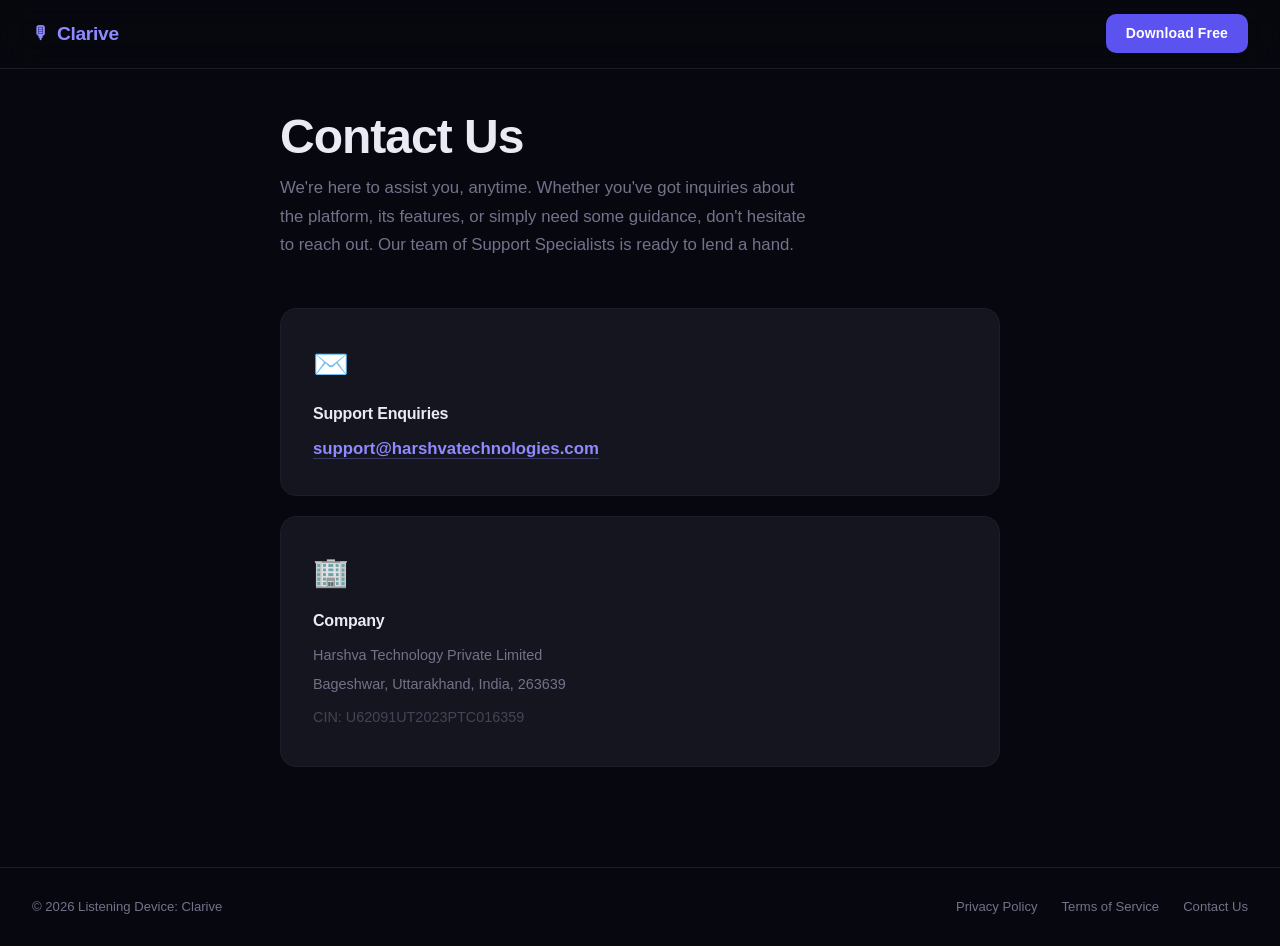
==== contact-us.html @ 67f48437 "Add Privacy Policy, Terms of Service, and Contact Us pages Full content from Harshva Technologies, s" ====
<!DOCTYPE html>
<html lang="en">
<head>
  <meta charset="UTF-8" />
  <meta name="viewport" content="width=device-width, initial-scale=1.0" />
  <title>Contact Us — Listening Device: Clarive</title>
  <link rel="stylesheet" href="style.css" />
  <link rel="stylesheet" href="legal.css" />
</head>
<body>

  <nav>
    <a class="logo" href="index.html">
      <span class="logo-icon">🎙</span>
      Clarive
    </a>
    <a class="nav-cta" href="https://apps.apple.com/us/app/listening-device-clarive/id6748903280" target="_blank" rel="noopener">
      Download Free
    </a>
  </nav>

  <main class="legal-page">
    <div class="legal-inner contact-inner">

      <h1>Contact Us</h1>
      <p class="contact-sub">We're here to assist you, anytime. Whether you've got inquiries about the platform, its features, or simply need some guidance, don't hesitate to reach out. Our team of Support Specialists is ready to lend a hand.</p>

      <div class="contact-card">
        <div class="contact-icon">✉️</div>
        <h2>Support Enquiries</h2>
        <a class="contact-email" href="mailto:support@harshvatechnologies.com">
          support@harshvatechnologies.com
        </a>
      </div>

      <div class="contact-card">
        <div class="contact-icon">🏢</div>
        <h2>Company</h2>
        <p>Harshva Technology Private Limited</p>
        <p>Bageshwar, Uttarakhand, India, 263639</p>
        <p class="cin">CIN: U62091UT2023PTC016359</p>
      </div>

    </div>
  </main>

  <footer>
    <span>© 2026 Listening Device: Clarive</span>
    <div class="footer-links">
      <a href="privacy-policy.html">Privacy Policy</a>
      <a href="terms-of-service.html">Terms of Service</a>
      <a href="contact-us.html">Contact Us</a>
    </div>
  </footer>

</body>
</html>
---- style.css ----
/* ── RESET & TOKENS ── */
*, *::before, *::after { box-sizing: border-box; margin: 0; padding: 0; }

:root {
  --bg:           #07080f;
  --surface:      #0f1018;
  --surface2:     #14151f;
  --border:       #1c1d2b;
  --accent:       #5b52f0;
  --accent-glow:  rgba(91,82,240,0.35);
  --accent-light: #8f8aff;
  --text:         #eaeaf5;
  --muted:        #72728a;
  --radius:       16px;
}

html  { scroll-behavior: smooth; }
body  {
  font-family: -apple-system, BlinkMacSystemFont, "SF Pro Display", "Segoe UI", Roboto, sans-serif;
  background: var(--bg);
  color: var(--text);
  line-height: 1.65;
  -webkit-font-smoothing: antialiased;
}

/* ── NAV ── */
nav {
  position: fixed; top: 0; left: 0; right: 0; z-index: 100;
  display: flex; align-items: center; justify-content: space-between;
  padding: 0.9rem 2rem;
  background: rgba(7,8,15,0.88);
  backdrop-filter: blur(16px);
  -webkit-backdrop-filter: blur(16px);
  border-bottom: 1px solid var(--border);
}

.logo {
  display: flex; align-items: center; gap: 0.45rem;
  font-size: 1.2rem; font-weight: 700;
  color: var(--accent-light); letter-spacing: -0.3px;
}
.logo-icon { font-size: 1.1rem; }

.nav-cta {
  background: var(--accent);
  color: #fff;
  text-decoration: none;
  padding: 0.5rem 1.25rem;
  border-radius: 10px;
  font-size: 0.875rem; font-weight: 600;
  letter-spacing: 0.01em;
  transition: opacity 0.18s, transform 0.18s;
}
.nav-cta:hover { opacity: 0.88; transform: translateY(-1px); }

/* ── HERO ── */
.hero {
  min-height: 100vh;
  display: flex; flex-direction: column;
  align-items: center; justify-content: center;
  text-align: center;
  padding: 9rem 1.5rem 5rem;
  background:
    radial-gradient(ellipse 90% 55% at 50% -5%, rgba(91,82,240,0.18), transparent 70%);
}

.eyebrow {
  font-size: 0.78rem; font-weight: 700;
  letter-spacing: 0.1em; text-transform: uppercase;
  color: var(--accent-light);
  margin-bottom: 1.5rem;
}

h1 {
  font-size: clamp(2.8rem, 8vw, 5rem);
  font-weight: 800;
  letter-spacing: -2.5px;
  line-height: 1.05;
  max-width: 720px;
  margin-bottom: 1.5rem;
}
h1 span { color: var(--accent-light); }

.subtitle {
  color: var(--muted);
  font-size: clamp(1rem, 2.2vw, 1.18rem);
  max-width: 480px;
  line-height: 1.7;
  margin-bottom: 2.8rem;
}

/* ── APP STORE BUTTON ── */
.btn-appstore {
  display: inline-flex; align-items: center; gap: 0.75rem;
  background: #fff;
  color: #000;
  text-decoration: none;
  padding: 0.85rem 1.8rem;
  border-radius: 14px;
  font-size: 0.9rem;
  transition: transform 0.18s, box-shadow 0.18s;
  box-shadow: 0 0 0 1px rgba(0,0,0,0.08), 0 4px 20px rgba(0,0,0,0.3);
}
.btn-appstore:hover {
  transform: translateY(-2px);
  box-shadow: 0 0 0 1px rgba(0,0,0,0.08), 0 8px 32px rgba(0,0,0,0.4);
}
.apple-icon { width: 22px; height: 22px; flex-shrink: 0; }
.btn-appstore span { display: flex; flex-direction: column; text-align: left; line-height: 1.2; }
.store-sub  { font-size: 0.68rem; font-weight: 500; opacity: 0.65; }
.store-main { font-size: 1.05rem; font-weight: 700; letter-spacing: -0.3px; }

.hero-note {
  margin-top: 1.1rem;
  font-size: 0.78rem;
  color: var(--muted);
  letter-spacing: 0.02em;
}

/* ── HOW IT WORKS ── */
.how {
  padding: 4rem 1.5rem;
  border-top: 1px solid var(--border);
  border-bottom: 1px solid var(--border);
  background: var(--surface);
}
.how-inner {
  display: flex; align-items: flex-start; justify-content: center;
  flex-wrap: wrap; gap: 1rem;
  max-width: 900px; margin: 0 auto;
  text-align: center;
}
.step { flex: 1; min-width: 180px; max-width: 240px; }
.step-num {
  width: 40px; height: 40px;
  border-radius: 50%;
  background: var(--accent);
  color: #fff;
  font-size: 1rem; font-weight: 700;
  display: inline-flex; align-items: center; justify-content: center;
  margin-bottom: 0.9rem;
  box-shadow: 0 0 16px var(--accent-glow);
}
.step h3 { font-size: 1rem; font-weight: 700; margin-bottom: 0.4rem; }
.step p   { font-size: 0.85rem; color: var(--muted); line-height: 1.6; }
.step-divider {
  font-size: 1.4rem; color: var(--border);
  align-self: center; padding-top: 0.5rem;
  flex-shrink: 0;
}

/* ── FEATURES ── */
.features {
  padding: 6rem 1.5rem;
  max-width: 1100px;
  margin: 0 auto;
}

.section-label {
  text-align: center;
  font-size: 0.72rem; font-weight: 700;
  letter-spacing: 0.12em; text-transform: uppercase;
  color: var(--accent-light);
  margin-bottom: 0.6rem;
}

.section-title {
  text-align: center;
  font-size: clamp(1.8rem, 4vw, 2.5rem);
  font-weight: 700;
  letter-spacing: -0.8px;
  margin-bottom: 3rem;
}

.cards {
  display: grid;
  grid-template-columns: repeat(3, 1fr);
  gap: 1rem;
}

/* First two cards span wider */
.card--large { grid-column: span 1; }

.card {
  background: var(--surface2);
  border: 1px solid var(--border);
  border-radius: var(--radius);
  padding: 1.75rem;
  transition: border-color 0.2s, transform 0.2s, box-shadow 0.2s;
}
.card:hover {
  border-color: var(--accent);
  transform: translateY(-3px);
  box-shadow: 0 8px 32px rgba(91,82,240,0.12);
}
.card-icon { font-size: 1.9rem; margin-bottom: 0.9rem; }
.card h3   { font-size: 1rem; font-weight: 700; margin-bottom: 0.45rem; }
.card p    { color: var(--muted); font-size: 0.875rem; line-height: 1.65; }

/* ── CTA BAND ── */
.cta-band {
  padding: 6rem 1.5rem;
  text-align: center;
  border-top: 1px solid var(--border);
  background:
    radial-gradient(ellipse 70% 80% at 50% 110%, rgba(91,82,240,0.14), transparent 65%);
}
.cta-band h2 {
  font-size: clamp(2rem, 4.5vw, 2.8rem);
  font-weight: 700;
  letter-spacing: -1px;
  margin-bottom: 0.6rem;
}
.cta-band p {
  color: var(--muted);
  margin-bottom: 2.2rem;
  font-size: 1rem;
}
.cta-band .btn-appstore { background: var(--accent); color: #fff; box-shadow: 0 0 40px var(--accent-glow); }
.cta-band .btn-appstore:hover { box-shadow: 0 0 60px var(--accent-glow); }
.cta-band .store-sub  { opacity: 0.75; }

/* ── FOOTER ── */
footer {
  border-top: 1px solid var(--border);
  padding: 1.75rem 2rem;
  display: flex; align-items: center; justify-content: space-between;
  flex-wrap: wrap; gap: 1rem;
  color: var(--muted); font-size: 0.82rem;
}
.footer-links { display: flex; gap: 1.5rem; }
.footer-links a { color: var(--muted); text-decoration: none; transition: color 0.15s; }
.footer-links a:hover { color: var(--text); }

/* ── RESPONSIVE ── */
@media (max-width: 768px) {
  .cards {
    grid-template-columns: 1fr;
  }
  .card--large { grid-column: span 1; }
  .step-divider { display: none; }
  .how-inner { flex-direction: column; align-items: center; gap: 2rem; }
}

@media (max-width: 520px) {
  nav { padding: 0.9rem 1.25rem; }
  .nav-cta { display: none; }
  footer { flex-direction: column; align-items: flex-start; }
}
---- legal.css ----
/* ── LEGAL PAGES SHARED STYLES ── */

/* Make logo a link */
nav .logo { text-decoration: none; }

.legal-page {
  padding: 7rem 1.5rem 5rem;
}

.legal-inner {
  max-width: 720px;
  margin: 0 auto;
}

.legal-inner h1 {
  font-size: clamp(2rem, 5vw, 3rem);
  font-weight: 800;
  letter-spacing: -1px;
  margin-bottom: 1.5rem;
  color: var(--text);
}

.legal-inner h2 {
  font-size: 1.15rem;
  font-weight: 700;
  color: var(--text);
  margin-top: 2.5rem;
  margin-bottom: 0.6rem;
  letter-spacing: -0.2px;
}

.legal-inner h3 {
  font-size: 1rem;
  font-weight: 600;
  color: var(--accent-light);
  margin-top: 1.5rem;
  margin-bottom: 0.4rem;
}

.legal-inner p {
  color: var(--muted);
  font-size: 0.95rem;
  line-height: 1.75;
  margin-bottom: 0.9rem;
}

.legal-inner ul {
  list-style: none;
  margin: 0.5rem 0 1rem 0;
  padding: 0;
}

.legal-inner ul li {
  color: var(--muted);
  font-size: 0.95rem;
  line-height: 1.7;
  padding: 0.25rem 0 0.25rem 1.4rem;
  position: relative;
}

.legal-inner ul li::before {
  content: "—";
  position: absolute;
  left: 0;
  color: var(--accent);
  font-size: 0.8rem;
}

.legal-inner a {
  color: var(--accent-light);
  text-decoration: none;
  border-bottom: 1px solid rgba(143,138,255,0.3);
  transition: border-color 0.15s;
}
.legal-inner a:hover { border-color: var(--accent-light); }

.effective-date {
  font-size: 0.82rem !important;
  color: var(--muted) !important;
  margin-bottom: 2rem !important;
  opacity: 0.7;
}

/* ── CONTACT PAGE ── */
.contact-inner h1 { margin-bottom: 0.75rem; }

.contact-sub {
  font-size: 1.05rem !important;
  color: var(--muted) !important;
  max-width: 540px;
  margin-bottom: 3rem !important;
  line-height: 1.7 !important;
}

.contact-card {
  background: var(--surface2);
  border: 1px solid var(--border);
  border-radius: 16px;
  padding: 2rem;
  margin-bottom: 1.25rem;
  transition: border-color 0.2s;
}
.contact-card:hover { border-color: var(--accent); }

.contact-icon { font-size: 1.8rem; margin-bottom: 0.75rem; }

.contact-card h2 {
  font-size: 1rem !important;
  margin-top: 0 !important;
  margin-bottom: 0.5rem !important;
  color: var(--text) !important;
}

.contact-card p {
  margin-bottom: 0.25rem !important;
  font-size: 0.9rem !important;
}

.contact-email {
  font-size: 1.05rem !important;
  font-weight: 600;
  color: var(--accent-light) !important;
  border-bottom: 1px solid rgba(143,138,255,0.3);
}

.cin {
  margin-top: 0.5rem !important;
  font-size: 0.78rem !important;
  opacity: 0.5;
}
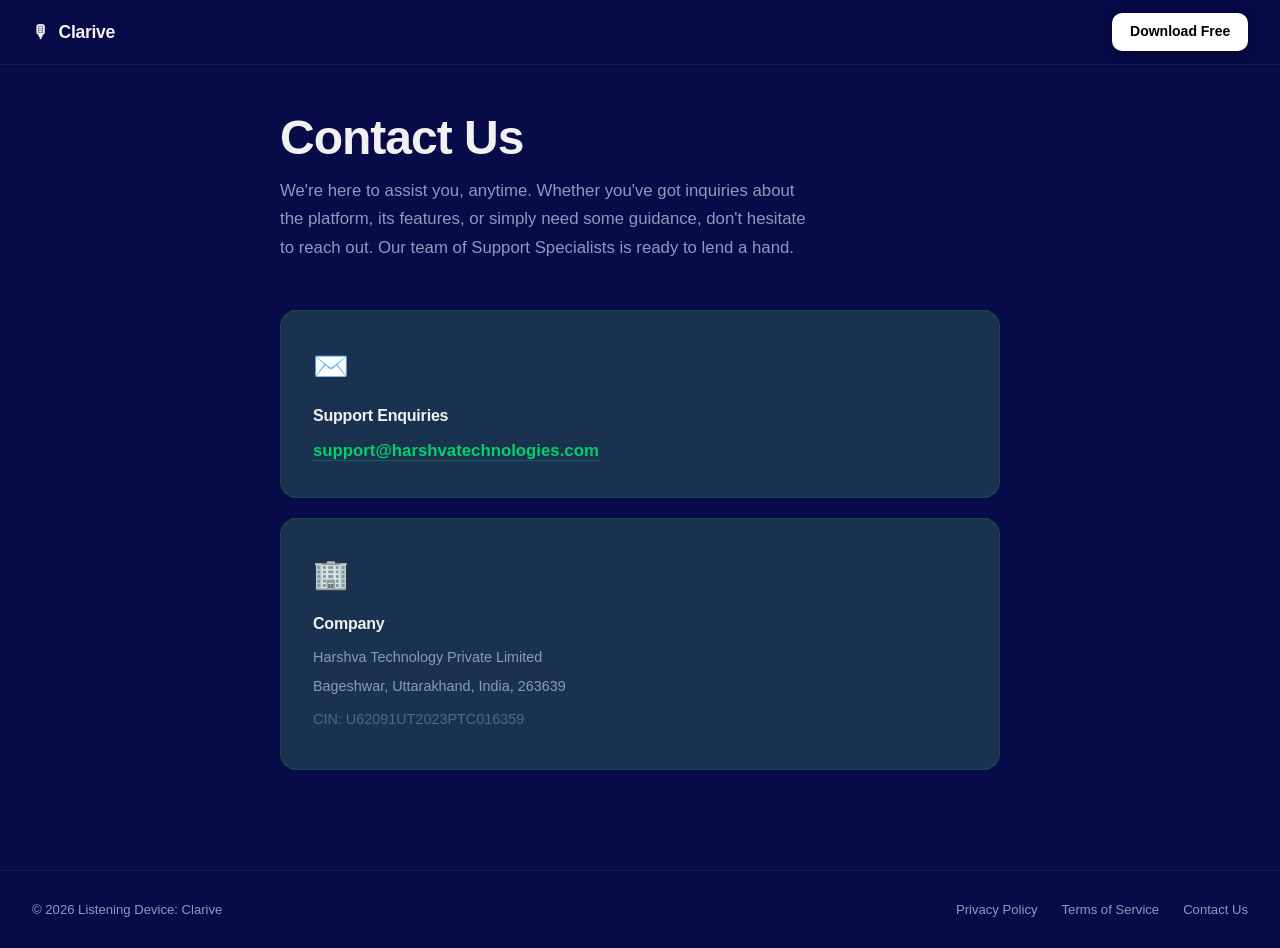
==== commit 2e1bf948: "feat(URL): Update canonical links and footer navigation for SEO optimization" ====
--- a/contact-us.html
+++ b/contact-us.html
@@ -4,13 +4,29 @@
   <meta charset="UTF-8" />
   <meta name="viewport" content="width=device-width, initial-scale=1.0" />
   <title>Contact Us — Listening Device: Clarive</title>
+  <meta name="description" content="Get in touch with the Clarive support team. We're here to help with questions about Listening Device: Clarive, its features, and your account." />
+  <link rel="canonical" href="https://listeningdevice.app/contact-us" />
+  <meta property="og:title" content="Contact Us — Listening Device: Clarive" />
+  <meta property="og:description" content="Get in touch with the Clarive support team. We're here to help." />
+  <meta property="og:type" content="website" />
+  <meta property="og:url" content="https://listeningdevice.app/contact-us" />
   <link rel="stylesheet" href="style.css" />
   <link rel="stylesheet" href="legal.css" />
+  <script defer src="/_vercel/insights/script.js"></script>
+
+  <!-- Google tag (gtag.js) -->
+  <script async src="https://www.googletagmanager.com/gtag/js?id=G-WD4RQW7ZZF"></script>
+  <script>
+    window.dataLayer = window.dataLayer || [];
+    function gtag(){dataLayer.push(arguments);}
+    gtag('js', new Date());
+    gtag('config', 'G-WD4RQW7ZZF');
+  </script>
 </head>
 <body>
 
   <nav>
-    <a class="logo" href="index.html">
+    <a class="logo" href="/">
       <span class="logo-icon">🎙</span>
       Clarive
     </a>
@@ -47,9 +63,9 @@
   <footer>
     <span>© 2026 Listening Device: Clarive</span>
     <div class="footer-links">
-      <a href="privacy-policy.html">Privacy Policy</a>
-      <a href="terms-of-service.html">Terms of Service</a>
-      <a href="contact-us.html">Contact Us</a>
+      <a href="/privacy-policy">Privacy Policy</a>
+      <a href="/terms-of-service">Terms of Service</a>
+      <a href="/contact-us">Contact Us</a>
     </div>
   </footer>
 
--- a/style.css
+++ b/style.css
@@ -2,16 +2,21 @@
 *, *::before, *::after { box-sizing: border-box; margin: 0; padding: 0; }
 
 :root {
-  --bg:           #07080f;
-  --surface:      #0f1018;
-  --surface2:     #14151f;
-  --border:       #1c1d2b;
-  --accent:       #5b52f0;
-  --accent-glow:  rgba(91,82,240,0.35);
-  --accent-light: #8f8aff;
-  --text:         #eaeaf5;
-  --muted:        #72728a;
-  --radius:       16px;
+  --bg:            #070B47;
+  --surface:       #0D1256;
+  --surface2:      #1A314F;
+  --surface-glass: rgba(26, 49, 79, 0.55);
+  --border:        rgba(0, 210, 106, 0.12);
+  --border-hover:  rgba(0, 210, 106, 0.40);
+  --accent:        #00D26A;
+  --accent-glow:   rgba(0, 210, 106, 0.30);
+  --accent-dim:    rgba(0, 210, 106, 0.10);
+  --text:          #F1F1F1;
+  --muted:         #8A9BBF;
+  --radius:        16px;
+  --radius-lg:     24px;
+  --tf:            0.18s cubic-bezier(0.25, 0.46, 0.45, 0.94);
+  --tm:            0.35s cubic-bezier(0.25, 0.46, 0.45, 0.94);
 }
 
 html  { scroll-behavior: smooth; }
@@ -27,66 +32,478 @@
 nav {
   position: fixed; top: 0; left: 0; right: 0; z-index: 100;
   display: flex; align-items: center; justify-content: space-between;
-  padding: 0.9rem 2rem;
-  background: rgba(7,8,15,0.88);
-  backdrop-filter: blur(16px);
-  -webkit-backdrop-filter: blur(16px);
+  padding: 0.8rem 2rem;
+  background: rgba(7, 11, 71, 0.80);
+  backdrop-filter: blur(20px);
+  -webkit-backdrop-filter: blur(20px);
   border-bottom: 1px solid var(--border);
+  transition: background var(--tm), box-shadow var(--tm);
+}
+nav.scrolled {
+  background: rgba(7, 11, 71, 0.97);
+  box-shadow: 0 1px 40px rgba(0, 0, 0, 0.55);
 }
 
 .logo {
-  display: flex; align-items: center; gap: 0.45rem;
-  font-size: 1.2rem; font-weight: 700;
-  color: var(--accent-light); letter-spacing: -0.3px;
-}
-.logo-icon { font-size: 1.1rem; }
+  display: flex; align-items: center; gap: 0.55rem;
+  text-decoration: none;
+  font-size: 1.1rem; font-weight: 700;
+  color: var(--text); letter-spacing: -0.3px;
+}
+.logo-img {
+  width: 32px; height: 32px;
+  border-radius: 8px;
+  object-fit: cover;
+}
 
 .nav-cta {
-  background: var(--accent);
-  color: #fff;
+  display: inline-flex; align-items: center; gap: 0.45rem;
+  background: #fff;
+  color: #000;
   text-decoration: none;
-  padding: 0.5rem 1.25rem;
+  padding: 0.48rem 1.1rem;
   border-radius: 10px;
-  font-size: 0.875rem; font-weight: 600;
-  letter-spacing: 0.01em;
-  transition: opacity 0.18s, transform 0.18s;
-}
-.nav-cta:hover { opacity: 0.88; transform: translateY(-1px); }
+  font-size: 0.875rem; font-weight: 700;
+  transition: opacity var(--tf), transform var(--tf), box-shadow var(--tf);
+  box-shadow: 0 2px 12px rgba(0,0,0,0.25);
+}
+.nav-cta:hover { opacity: 0.92; transform: translateY(-1px); box-shadow: 0 4px 20px rgba(0,0,0,0.35); }
+.nav-cta-apple { width: 17px; height: 17px; flex-shrink: 0; }
 
 /* ── HERO ── */
 .hero {
   min-height: 100vh;
-  display: flex; flex-direction: column;
-  align-items: center; justify-content: center;
+  display: flex;
+  align-items: center;
+  justify-content: center;
+  padding: 7rem 1.5rem 0;
   text-align: center;
-  padding: 9rem 1.5rem 5rem;
+  position: relative;
+  overflow: hidden;
   background:
-    radial-gradient(ellipse 90% 55% at 50% -5%, rgba(91,82,240,0.18), transparent 70%);
+    radial-gradient(ellipse 80% 50% at 50% 0%, rgba(0, 210, 106, 0.09), transparent 55%),
+    radial-gradient(ellipse 60% 60% at 80% 80%, rgba(13, 18, 86, 0.5), transparent 60%);
+}
+
+.hero-inner {
+  max-width: 640px;
+  margin: 0 auto;
+  display: flex;
+  flex-direction: column;
+  align-items: center;
+  width: 100%;
+}
+
+/* ── Hero entrance animations ── */
+@keyframes fadeUp {
+  from { opacity: 0; transform: translateY(28px); }
+  to   { opacity: 1; transform: translateY(0); }
+}
+.hero-a1 { animation: fadeUp 0.6s ease both 0.05s; }
+.hero-a2 { animation: fadeUp 0.6s ease both 0.18s; }
+.hero-a3 { animation: fadeUp 0.6s ease both 0.30s; }
+.hero-a4 { animation: fadeUp 0.6s ease both 0.42s; }
+.hero-a5 { animation: fadeUp 0.8s ease both 0.55s; }
+
+/* ── Floating phone ── */
+@keyframes floatPhone {
+  0%, 100% { transform: translateY(0px); }
+  50%       { transform: translateY(-14px); }
+}
+.hero-phone {
+  margin-top: 4rem;
+  width: 100%;
+  display: flex;
+  justify-content: center;
+  position: relative;
+}
+.hero-phone::after {
+  content: '';
+  position: absolute;
+  bottom: 0; left: 0; right: 0;
+  height: 120px;
+  background: linear-gradient(to bottom, transparent, var(--bg));
+  pointer-events: none;
+  z-index: 1;
+}
+.hero-phone .iphone-frame {
+  animation: floatPhone 5s ease-in-out infinite;
 }
 
 .eyebrow {
-  font-size: 0.78rem; font-weight: 700;
-  letter-spacing: 0.1em; text-transform: uppercase;
-  color: var(--accent-light);
+  display: inline-flex; align-items: center; gap: 0.5rem;
+  font-size: 0.68rem; font-weight: 700;
+  letter-spacing: 0.12em; text-transform: uppercase;
+  color: var(--accent);
   margin-bottom: 1.5rem;
+  background: var(--accent-dim);
+  border: 1px solid var(--border-hover);
+  padding: 0.3rem 0.9rem;
+  border-radius: 100px;
+}
+.eyebrow-dot {
+  width: 6px; height: 6px;
+  border-radius: 50%;
+  background: var(--accent);
+  animation: blink 2s ease-in-out infinite;
+}
+@keyframes blink {
+  0%, 100% { opacity: 1; }
+  50%       { opacity: 0.3; }
 }
 
 h1 {
-  font-size: clamp(2.8rem, 8vw, 5rem);
+  font-size: clamp(2rem, 4.5vw, 3.4rem);
   font-weight: 800;
-  letter-spacing: -2.5px;
-  line-height: 1.05;
-  max-width: 720px;
-  margin-bottom: 1.5rem;
-}
-h1 span { color: var(--accent-light); }
+  letter-spacing: -1.5px;
+  line-height: 1.1;
+  margin-bottom: 1.25rem;
+  color: var(--text);
+}
+h1 .h1-accent { color: var(--accent); }
 
 .subtitle {
   color: var(--muted);
-  font-size: clamp(1rem, 2.2vw, 1.18rem);
+  font-size: clamp(1rem, 2vw, 1.12rem);
   max-width: 480px;
+  line-height: 1.75;
+  margin-bottom: 2rem;
+}
+
+.hero-note {
+  margin-top: 1rem;
+  margin-bottom: 0;
+  font-size: 0.75rem;
+  color: var(--muted);
+  letter-spacing: 0.03em;
+}
+
+/* ── iPhone FRAME ── */
+.iphone-frame {
+  position: relative;
+  width: 258px;
+  background: #0a0a12;
+  border-radius: 48px;
+  padding: 13px;
+  flex-shrink: 0;
+  box-shadow:
+    0 0 0 1.5px #1e2038,
+    0 0 0 3.5px rgba(255,255,255,0.05),
+    0 40px 100px rgba(0, 0, 0, 0.75),
+    0 0 80px rgba(0, 210, 106, 0.06);
+}
+.iphone-frame img {
+  width: 100%;
+  border-radius: 36px;
+  display: block;
+}
+.iphone-frame--lg { width: 300px; }
+
+/* ── TRUST BAR ── */
+.trust-bar {
+  background: var(--surface2);
+  border-top: 1px solid var(--border);
+  border-bottom: 1px solid var(--border);
+  padding: 2.5rem 1.5rem;
+}
+.trust-bar-inner {
+  max-width: 860px; margin: 0 auto;
+  display: flex; align-items: center; justify-content: space-around;
+  flex-wrap: wrap; gap: 2rem;
+}
+.stat { text-align: center; }
+.stat-num-row {
+  display: flex; align-items: baseline; justify-content: center; gap: 0.1rem;
+  line-height: 1;
+}
+.stat-num {
+  font-size: clamp(2rem, 5vw, 2.8rem);
+  font-weight: 800; letter-spacing: -1.5px;
+  color: var(--accent);
+  font-variant-numeric: tabular-nums;
+}
+.stat-suffix {
+  font-size: clamp(1.2rem, 3vw, 1.7rem);
+  font-weight: 800;
+  color: var(--accent);
+  letter-spacing: -0.5px;
+}
+.stat-label {
+  display: block;
+  font-size: 0.66rem; font-weight: 600;
+  letter-spacing: 0.09em; text-transform: uppercase;
+  color: var(--muted); margin-top: 0.35rem;
+}
+.stat-divider { width: 1px; height: 36px; background: var(--border); align-self: center; }
+
+/* ── HOW IT WORKS ── */
+.how {
+  padding: 5rem 1.5rem;
+  border-top: 1px solid var(--border);
+  border-bottom: 1px solid var(--border);
+  background: var(--surface);
+}
+.how-header { text-align: center; margin-bottom: 3rem; }
+
+.how-inner {
+  display: flex; align-items: flex-start; justify-content: center;
+  gap: 0;
+  max-width: 860px; margin: 0 auto;
+  text-align: center;
+}
+.step { flex: 1; padding: 0 1.25rem; }
+.step-num {
+  width: 42px; height: 42px;
+  border-radius: 50%;
+  background: var(--accent);
+  color: #000;
+  font-size: 1rem; font-weight: 800;
+  display: inline-flex; align-items: center; justify-content: center;
+  margin-bottom: 1rem;
+  box-shadow: 0 0 20px var(--accent-glow);
+}
+.step h3 { font-size: 0.975rem; font-weight: 700; margin-bottom: 0.4rem; }
+.step p   { font-size: 0.84rem; color: var(--muted); line-height: 1.65; }
+.step-divider {
+  font-size: 1.3rem; color: rgba(0, 210, 106, 0.35);
+  align-self: flex-start; padding-top: 0.8rem;
+  flex-shrink: 0;
+}
+
+/* ── FEATURES ── */
+.features {
+  padding: 6rem 1.5rem;
+  max-width: 1100px;
+  margin: 0 auto;
+}
+
+.section-label {
+  text-align: center;
+  font-size: 0.66rem; font-weight: 700;
+  letter-spacing: 0.14em; text-transform: uppercase;
+  color: var(--accent);
+  margin-bottom: 0.55rem;
+}
+
+.section-title {
+  text-align: center;
+  font-size: clamp(1.75rem, 3.5vw, 2.4rem);
+  font-weight: 700;
+  letter-spacing: -0.8px;
+  margin-bottom: 0.65rem;
+}
+
+.section-sub {
+  text-align: center;
+  color: var(--muted);
+  font-size: 1rem; max-width: 500px;
+  margin: 0 auto 3rem;
   line-height: 1.7;
-  margin-bottom: 2.8rem;
+}
+
+.cards {
+  display: grid;
+  grid-template-columns: repeat(6, 1fr);
+  gap: 1rem;
+}
+.card--large { grid-column: span 3; }
+.card        { grid-column: span 2; }
+
+.card {
+  background: var(--surface-glass);
+  backdrop-filter: blur(12px);
+  -webkit-backdrop-filter: blur(12px);
+  border: 1px solid var(--border);
+  border-radius: var(--radius-lg);
+  padding: 1.75rem;
+  opacity: 0;
+  transform: translateY(24px);
+  transition: opacity var(--tm), transform var(--tm), border-color var(--tf), box-shadow var(--tf);
+}
+.card.visible {
+  opacity: 1;
+  transform: translateY(0);
+}
+.card:hover {
+  border-color: var(--border-hover);
+  box-shadow: 0 8px 32px rgba(0, 210, 106, 0.10);
+}
+.card-icon {
+  width: 44px; height: 44px;
+  background: var(--accent-dim);
+  border-radius: 12px;
+  display: flex; align-items: center; justify-content: center;
+  margin-bottom: 1rem;
+  color: var(--accent);
+}
+.card-icon svg { width: 22px; height: 22px; }
+.card h3   { font-size: 1rem; font-weight: 700; margin-bottom: 0.45rem; }
+.card p    { color: var(--muted); font-size: 0.875rem; line-height: 1.65; }
+
+/* ── FEATURE SPOTLIGHT (caption / presets sections) ── */
+.feature-spotlight {
+  padding: 6rem 2rem;
+  border-top: 1px solid var(--border);
+}
+.feature-spotlight.alt { background: var(--surface); }
+
+.spotlight-inner {
+  max-width: 1060px; margin: 0 auto;
+  display: grid;
+  grid-template-columns: auto 1fr;
+  gap: 5rem;
+  align-items: center;
+}
+.spotlight-inner.flip {
+  grid-template-columns: 1fr auto;
+}
+.spotlight-inner.flip .spotlight-visual { order: 2; }
+.spotlight-inner.flip .spotlight-text   { order: 1; }
+
+.spotlight-visual {
+  display: flex; justify-content: center;
+}
+.spotlight-text .section-label,
+.spotlight-text .section-title { text-align: left; }
+.spotlight-text .section-sub   { text-align: left; margin-left: 0; }
+.spotlight-feature-list {
+  list-style: none; padding: 0;
+  display: flex; flex-direction: column; gap: 0.6rem;
+  margin-top: 1.25rem;
+}
+.spotlight-feature-list li {
+  display: flex; align-items: center; gap: 0.65rem;
+  font-size: 0.9rem; color: var(--text);
+}
+.spotlight-feature-list li::before {
+  content: '';
+  width: 8px; height: 8px;
+  border-radius: 50%;
+  background: var(--accent); flex-shrink: 0;
+}
+
+/* ── PRESET CARDS (inside presets spotlight) ── */
+.preset-grid {
+  display: grid;
+  grid-template-columns: repeat(2, 1fr);
+  gap: 0.85rem;
+  margin-top: 2rem;
+}
+.preset-card {
+  background: var(--surface-glass);
+  backdrop-filter: blur(10px);
+  -webkit-backdrop-filter: blur(10px);
+  border: 1px solid var(--border);
+  border-radius: var(--radius);
+  padding: 1.25rem 1.1rem;
+  transition: border-color var(--tf), transform var(--tf), background var(--tf);
+  cursor: default;
+}
+.preset-card:hover {
+  border-color: var(--accent);
+  background: var(--accent-dim);
+  transform: translateY(-2px);
+}
+.preset-icon {
+  width: 34px; height: 34px;
+  background: var(--accent-dim);
+  border-radius: 9px;
+  display: flex; align-items: center; justify-content: center;
+  margin-bottom: 0.7rem;
+  color: var(--accent);
+}
+.preset-icon svg { width: 17px; height: 17px; }
+.preset-card h3 { font-size: 0.9rem; font-weight: 700; margin-bottom: 0.25rem; }
+.preset-card p  { font-size: 0.78rem; color: var(--muted); line-height: 1.55; }
+
+/* ── PRIVACY SECTION ── */
+.privacy-section {
+  padding: 6rem 2rem;
+  background: var(--surface);
+  border-top: 1px solid var(--border);
+  border-bottom: 1px solid var(--border);
+}
+.privacy-inner {
+  max-width: 900px; margin: 0 auto;
+  display: grid;
+  grid-template-columns: auto 1fr;
+  gap: 3rem; align-items: start;
+}
+.privacy-icon-wrap {
+  width: 70px; height: 70px;
+  background: var(--accent-dim);
+  border: 1px solid var(--border-hover);
+  border-radius: 20px;
+  display: flex; align-items: center; justify-content: center;
+  flex-shrink: 0;
+  color: var(--accent);
+}
+.privacy-icon-wrap svg { width: 32px; height: 32px; }
+.privacy-content .section-label { text-align: left; }
+.privacy-content .section-title { text-align: left; font-size: clamp(1.5rem, 2.8vw, 2rem); margin-bottom: 0.75rem; }
+.privacy-content > p { color: var(--muted); font-size: 0.95rem; line-height: 1.75; margin-bottom: 1.25rem; max-width: 520px; }
+.privacy-list { list-style: none; padding: 0; display: flex; flex-direction: column; gap: 0.5rem; }
+.privacy-list li { display: flex; align-items: center; gap: 0.6rem; font-size: 0.9rem; color: var(--text); }
+.privacy-list li::before { content: ''; width: 7px; height: 7px; border-radius: 50%; background: var(--accent); flex-shrink: 0; }
+
+/* ── REVIEWS ── */
+.reviews-section {
+  padding: 6rem 1.5rem;
+  border-top: 1px solid var(--border);
+  text-align: center;
+}
+.reviews-stars-row {
+  display: flex; align-items: center; justify-content: center; gap: 0.3rem;
+  margin-bottom: 3rem;
+}
+.reviews-stars-row svg { width: 22px; height: 22px; }
+.reviews-rating-text {
+  font-size: 0.82rem; font-weight: 600; color: var(--muted);
+  margin-left: 0.5rem; letter-spacing: 0.02em;
+}
+.reviews-grid {
+  display: grid;
+  grid-template-columns: repeat(3, 1fr);
+  gap: 1rem;
+  max-width: 1060px; margin: 0 auto;
+  text-align: left;
+}
+.review-card {
+  background: var(--surface-glass);
+  backdrop-filter: blur(12px);
+  -webkit-backdrop-filter: blur(12px);
+  border: 1px solid var(--border);
+  border-radius: var(--radius-lg);
+  padding: 1.75rem;
+  display: flex; flex-direction: column; gap: 0.85rem;
+  transition: border-color var(--tf), box-shadow var(--tf);
+}
+.review-card:hover {
+  border-color: var(--border-hover);
+  box-shadow: 0 8px 32px rgba(0,210,106,0.08);
+}
+.review-stars { display: flex; gap: 0.2rem; }
+.review-stars svg { width: 15px; height: 15px; }
+.review-title { font-size: 0.95rem; font-weight: 700; color: var(--text); }
+.review-body  { font-size: 0.865rem; color: var(--muted); line-height: 1.7; flex: 1; }
+.review-meta  {
+  display: flex; align-items: center; gap: 0.75rem;
+  margin-top: auto; padding-top: 0.85rem;
+  border-top: 1px solid var(--border);
+}
+.review-avatar {
+  width: 36px; height: 36px; border-radius: 50%;
+  background: var(--accent-dim);
+  border: 1px solid var(--border-hover);
+  color: var(--accent); font-size: 0.9rem; font-weight: 700;
+  display: flex; align-items: center; justify-content: center;
+  flex-shrink: 0;
+}
+.review-name   { display: block; font-size: 0.85rem; font-weight: 600; color: var(--text); }
+.review-source { display: block; font-size: 0.72rem; color: var(--muted); }
+
+@media (max-width: 768px) {
+  .reviews-grid { grid-template-columns: 1fr; }
 }
 
 /* ── APP STORE BUTTON ── */
@@ -98,7 +515,7 @@
   padding: 0.85rem 1.8rem;
   border-radius: 14px;
   font-size: 0.9rem;
-  transition: transform 0.18s, box-shadow 0.18s;
+  transition: transform var(--tf), box-shadow var(--tf);
   box-shadow: 0 0 0 1px rgba(0,0,0,0.08), 0 4px 20px rgba(0,0,0,0.3);
 }
 .btn-appstore:hover {
@@ -110,100 +527,12 @@
 .store-sub  { font-size: 0.68rem; font-weight: 500; opacity: 0.65; }
 .store-main { font-size: 1.05rem; font-weight: 700; letter-spacing: -0.3px; }
 
-.hero-note {
-  margin-top: 1.1rem;
-  font-size: 0.78rem;
-  color: var(--muted);
-  letter-spacing: 0.02em;
-}
-
-/* ── HOW IT WORKS ── */
-.how {
-  padding: 4rem 1.5rem;
-  border-top: 1px solid var(--border);
-  border-bottom: 1px solid var(--border);
-  background: var(--surface);
-}
-.how-inner {
-  display: flex; align-items: flex-start; justify-content: center;
-  flex-wrap: wrap; gap: 1rem;
-  max-width: 900px; margin: 0 auto;
-  text-align: center;
-}
-.step { flex: 1; min-width: 180px; max-width: 240px; }
-.step-num {
-  width: 40px; height: 40px;
-  border-radius: 50%;
-  background: var(--accent);
-  color: #fff;
-  font-size: 1rem; font-weight: 700;
-  display: inline-flex; align-items: center; justify-content: center;
-  margin-bottom: 0.9rem;
-  box-shadow: 0 0 16px var(--accent-glow);
-}
-.step h3 { font-size: 1rem; font-weight: 700; margin-bottom: 0.4rem; }
-.step p   { font-size: 0.85rem; color: var(--muted); line-height: 1.6; }
-.step-divider {
-  font-size: 1.4rem; color: var(--border);
-  align-self: center; padding-top: 0.5rem;
-  flex-shrink: 0;
-}
-
-/* ── FEATURES ── */
-.features {
-  padding: 6rem 1.5rem;
-  max-width: 1100px;
-  margin: 0 auto;
-}
-
-.section-label {
-  text-align: center;
-  font-size: 0.72rem; font-weight: 700;
-  letter-spacing: 0.12em; text-transform: uppercase;
-  color: var(--accent-light);
-  margin-bottom: 0.6rem;
-}
-
-.section-title {
-  text-align: center;
-  font-size: clamp(1.8rem, 4vw, 2.5rem);
-  font-weight: 700;
-  letter-spacing: -0.8px;
-  margin-bottom: 3rem;
-}
-
-.cards {
-  display: grid;
-  grid-template-columns: repeat(3, 1fr);
-  gap: 1rem;
-}
-
-/* First two cards span wider */
-.card--large { grid-column: span 1; }
-
-.card {
-  background: var(--surface2);
-  border: 1px solid var(--border);
-  border-radius: var(--radius);
-  padding: 1.75rem;
-  transition: border-color 0.2s, transform 0.2s, box-shadow 0.2s;
-}
-.card:hover {
-  border-color: var(--accent);
-  transform: translateY(-3px);
-  box-shadow: 0 8px 32px rgba(91,82,240,0.12);
-}
-.card-icon { font-size: 1.9rem; margin-bottom: 0.9rem; }
-.card h3   { font-size: 1rem; font-weight: 700; margin-bottom: 0.45rem; }
-.card p    { color: var(--muted); font-size: 0.875rem; line-height: 1.65; }
-
 /* ── CTA BAND ── */
 .cta-band {
-  padding: 6rem 1.5rem;
+  padding: 7rem 1.5rem;
   text-align: center;
   border-top: 1px solid var(--border);
-  background:
-    radial-gradient(ellipse 70% 80% at 50% 110%, rgba(91,82,240,0.14), transparent 65%);
+  background: radial-gradient(ellipse 70% 80% at 50% 110%, rgba(0, 210, 106, 0.12), transparent 65%);
 }
 .cta-band h2 {
   font-size: clamp(2rem, 4.5vw, 2.8rem);
@@ -211,14 +540,53 @@
   letter-spacing: -1px;
   margin-bottom: 0.6rem;
 }
-.cta-band p {
-  color: var(--muted);
-  margin-bottom: 2.2rem;
-  font-size: 1rem;
-}
-.cta-band .btn-appstore { background: var(--accent); color: #fff; box-shadow: 0 0 40px var(--accent-glow); }
-.cta-band .btn-appstore:hover { box-shadow: 0 0 60px var(--accent-glow); }
-.cta-band .store-sub  { opacity: 0.75; }
+.cta-band > p { color: var(--muted); margin-bottom: 2.5rem; font-size: 1rem; }
+.cta-band .btn-appstore {
+  background: var(--accent); color: #000; font-weight: 700;
+  animation: glowPulse 3s ease-in-out infinite;
+}
+.cta-band .btn-appstore:hover { animation: none; box-shadow: 0 0 60px rgba(0,210,106,0.55); }
+.cta-band .apple-icon { color: #000; }
+.cta-band .store-main { color: #000; }
+.cta-band .store-sub  { opacity: 0.65; }
+
+@keyframes glowPulse {
+  0%, 100% { box-shadow: 0 0 24px var(--accent-glow); }
+  50%       { box-shadow: 0 0 52px rgba(0,210,106,0.52), 0 0 90px rgba(0,210,106,0.18); }
+}
+
+/* ── FAQ ── */
+.faq {
+  padding: 6rem 1.5rem;
+  border-top: 1px solid var(--border);
+  background: var(--surface);
+}
+.faq-list { max-width: 720px; margin: 0 auto; display: flex; flex-direction: column; gap: 0.5rem; }
+.faq-item {
+  background: var(--surface2);
+  border: 1px solid var(--border);
+  border-radius: var(--radius);
+  overflow: hidden;
+  transition: border-color var(--tf);
+}
+.faq-item[open] { border-color: var(--border-hover); }
+.faq-item summary {
+  list-style: none;
+  padding: 1.15rem 1.5rem;
+  display: flex; align-items: center; justify-content: space-between;
+  cursor: pointer;
+  font-size: 0.93rem; font-weight: 600; color: var(--text);
+  user-select: none; gap: 1rem;
+}
+.faq-item summary::-webkit-details-marker { display: none; }
+.faq-item summary::after {
+  content: '+';
+  font-size: 1.4rem; font-weight: 300; color: var(--accent); flex-shrink: 0;
+  transition: transform var(--tf); line-height: 1;
+}
+.faq-item[open] summary::after { transform: rotate(45deg); }
+.faq-a { padding: 0 1.5rem 1.25rem; border-top: 1px solid var(--border); }
+.faq-a p { color: var(--muted); font-size: 0.88rem; line-height: 1.75; margin-top: 1rem; }
 
 /* ── FOOTER ── */
 footer {
@@ -229,21 +597,92 @@
   color: var(--muted); font-size: 0.82rem;
 }
 .footer-links { display: flex; gap: 1.5rem; }
-.footer-links a { color: var(--muted); text-decoration: none; transition: color 0.15s; }
+.footer-links a { color: var(--muted); text-decoration: none; transition: color var(--tf); }
 .footer-links a:hover { color: var(--text); }
 
+/* ── MOBILE STICKY CTA ── */
+.mobile-cta {
+  display: none;
+  position: fixed; bottom: 0; left: 0; right: 0; z-index: 200;
+  background: rgba(26, 49, 79, 0.97);
+  border-top: 1px solid var(--border);
+  backdrop-filter: blur(20px);
+  -webkit-backdrop-filter: blur(20px);
+  padding: 0.85rem 1.25rem;
+  padding-bottom: calc(0.85rem + env(safe-area-inset-bottom));
+  transition: opacity var(--tf);
+}
+.mobile-cta-inner { display: flex; align-items: center; justify-content: space-between; gap: 1rem; }
+.mobile-cta-text strong { display: block; font-size: 0.95rem; font-weight: 700; }
+.mobile-cta-text span   { font-size: 0.7rem; color: var(--muted); }
+.mobile-cta-btn {
+  background: var(--accent); color: #000;
+  font-size: 0.875rem; font-weight: 700;
+  padding: 0.65rem 1.4rem;
+  border-radius: 100px; text-decoration: none; flex-shrink: 0;
+  transition: opacity var(--tf), transform var(--tf);
+}
+.mobile-cta-btn:active { opacity: 0.85; transform: scale(0.97); }
+
 /* ── RESPONSIVE ── */
+@media (max-width: 920px) {
+  .spotlight-inner,
+  .spotlight-inner.flip {
+    grid-template-columns: 1fr;
+    gap: 3rem;
+  }
+  .spotlight-inner.flip .spotlight-visual { order: -1; }
+  .spotlight-visual { justify-content: center; }
+  .spotlight-text .section-label,
+  .spotlight-text .section-title,
+  .spotlight-text .section-sub { text-align: center; margin-left: auto; margin-right: auto; }
+  .spotlight-feature-list { align-items: flex-start; max-width: 360px; margin-left: auto; margin-right: auto; }
+
+  .privacy-inner { grid-template-columns: 1fr; gap: 1.5rem; }
+  .privacy-icon-wrap { width: 58px; height: 58px; }
+  .privacy-content .section-label,
+  .privacy-content .section-title { text-align: center; }
+  .privacy-content > p { max-width: 100%; }
+  .privacy-list { align-items: flex-start; max-width: 360px; margin: 0 auto; }
+}
+
 @media (max-width: 768px) {
-  .cards {
-    grid-template-columns: 1fr;
-  }
-  .card--large { grid-column: span 1; }
+  .cards { grid-template-columns: 1fr; }
+  .card--large, .card { grid-column: span 1; }
+
   .step-divider { display: none; }
   .how-inner { flex-direction: column; align-items: center; gap: 2rem; }
+  .step { max-width: 300px; }
+
+  .trust-bar-inner {
+    display: grid;
+    grid-template-columns: 1fr 1fr;
+    justify-items: center;
+    gap: 2rem;
+  }
+  .stat-divider { display: none; }
+
+  .preset-grid { grid-template-columns: 1fr 1fr; }
+  .iphone-frame { width: 220px; }
+  .iphone-frame--lg { width: 240px; }
+
+  .mobile-cta { display: block; }
+  body { padding-bottom: 82px; }
 }
 
 @media (max-width: 520px) {
-  nav { padding: 0.9rem 1.25rem; }
+  nav { padding: 0.85rem 1.25rem; }
   .nav-cta { display: none; }
+  h1 { letter-spacing: -1.5px; }
   footer { flex-direction: column; align-items: flex-start; }
-}
+  .preset-grid { grid-template-columns: 1fr; }
+  .feature-spotlight { padding: 5rem 1.25rem; }
+}
+
+@media (prefers-reduced-motion: reduce) {
+  *, *::before, *::after {
+    animation-duration: 0.01ms !important;
+    transition-duration: 0.01ms !important;
+  }
+  .card { opacity: 1; transform: none; }
+}
--- a/legal.css
+++ b/legal.css
@@ -32,7 +32,7 @@
 .legal-inner h3 {
   font-size: 1rem;
   font-weight: 600;
-  color: var(--accent-light);
+  color: var(--accent);
   margin-top: 1.5rem;
   margin-bottom: 0.4rem;
 }
@@ -67,12 +67,12 @@
 }
 
 .legal-inner a {
-  color: var(--accent-light);
+  color: var(--accent);
   text-decoration: none;
-  border-bottom: 1px solid rgba(143,138,255,0.3);
+  border-bottom: 1px solid rgba(0,210,106,0.3);
   transition: border-color 0.15s;
 }
-.legal-inner a:hover { border-color: var(--accent-light); }
+.legal-inner a:hover { border-color: var(--accent); }
 
 .effective-date {
   font-size: 0.82rem !important;
@@ -119,8 +119,8 @@
 .contact-email {
   font-size: 1.05rem !important;
   font-weight: 600;
-  color: var(--accent-light) !important;
-  border-bottom: 1px solid rgba(143,138,255,0.3);
+  color: var(--accent) !important;
+  border-bottom: 1px solid rgba(0,210,106,0.3);
 }
 
 .cin {
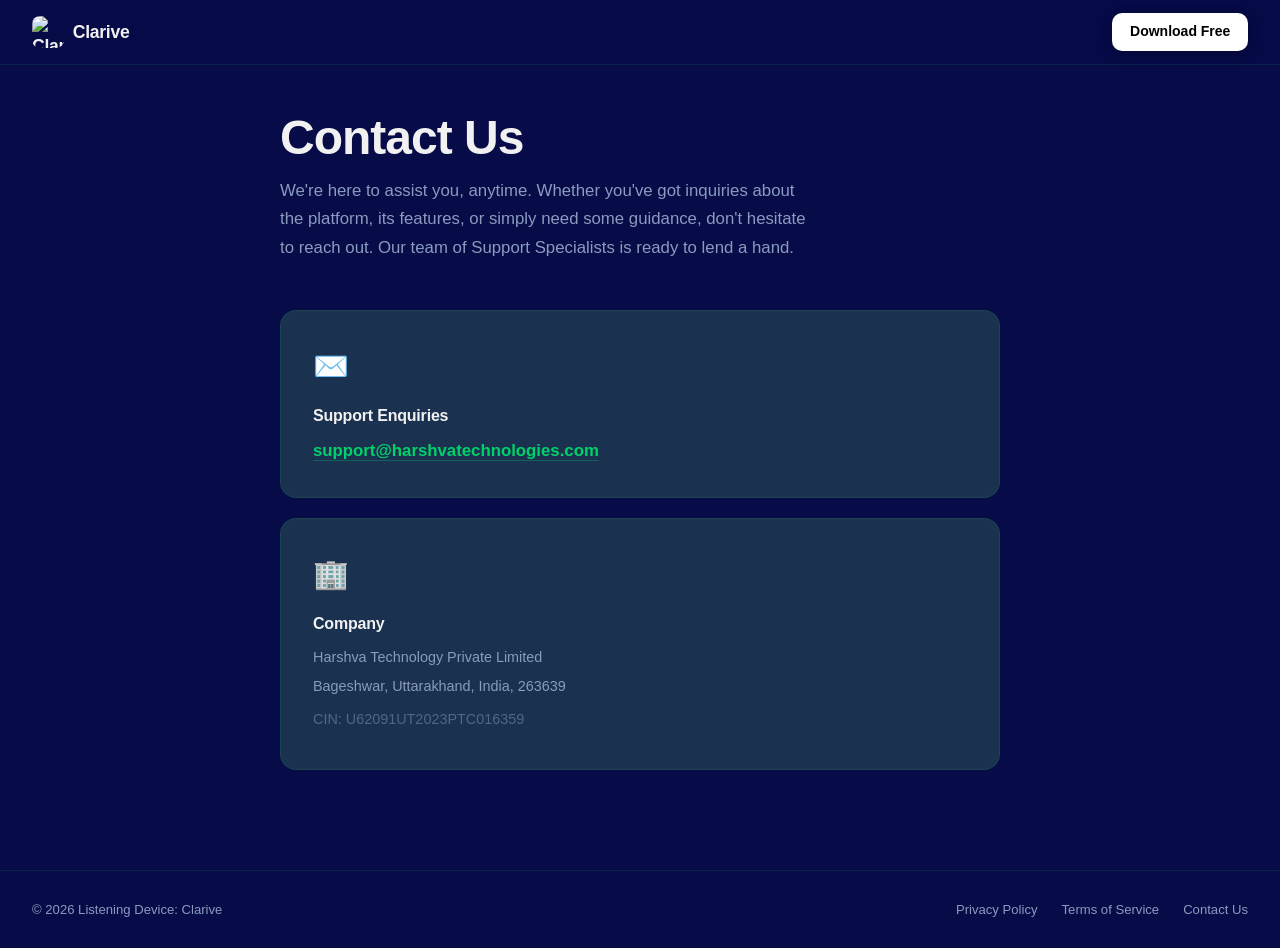
==== commit 376a9ed5: "feat(logo): Replace logo icon" ====
--- a/contact-us.html
+++ b/contact-us.html
@@ -27,7 +27,7 @@
 
   <nav>
     <a class="logo" href="/">
-      <span class="logo-icon">🎙</span>
+      <img class="logo-img" src="logo.png" alt="Clarive logo" />
       Clarive
     </a>
     <a class="nav-cta" href="https://apps.apple.com/us/app/listening-device-clarive/id6748903280" target="_blank" rel="noopener">
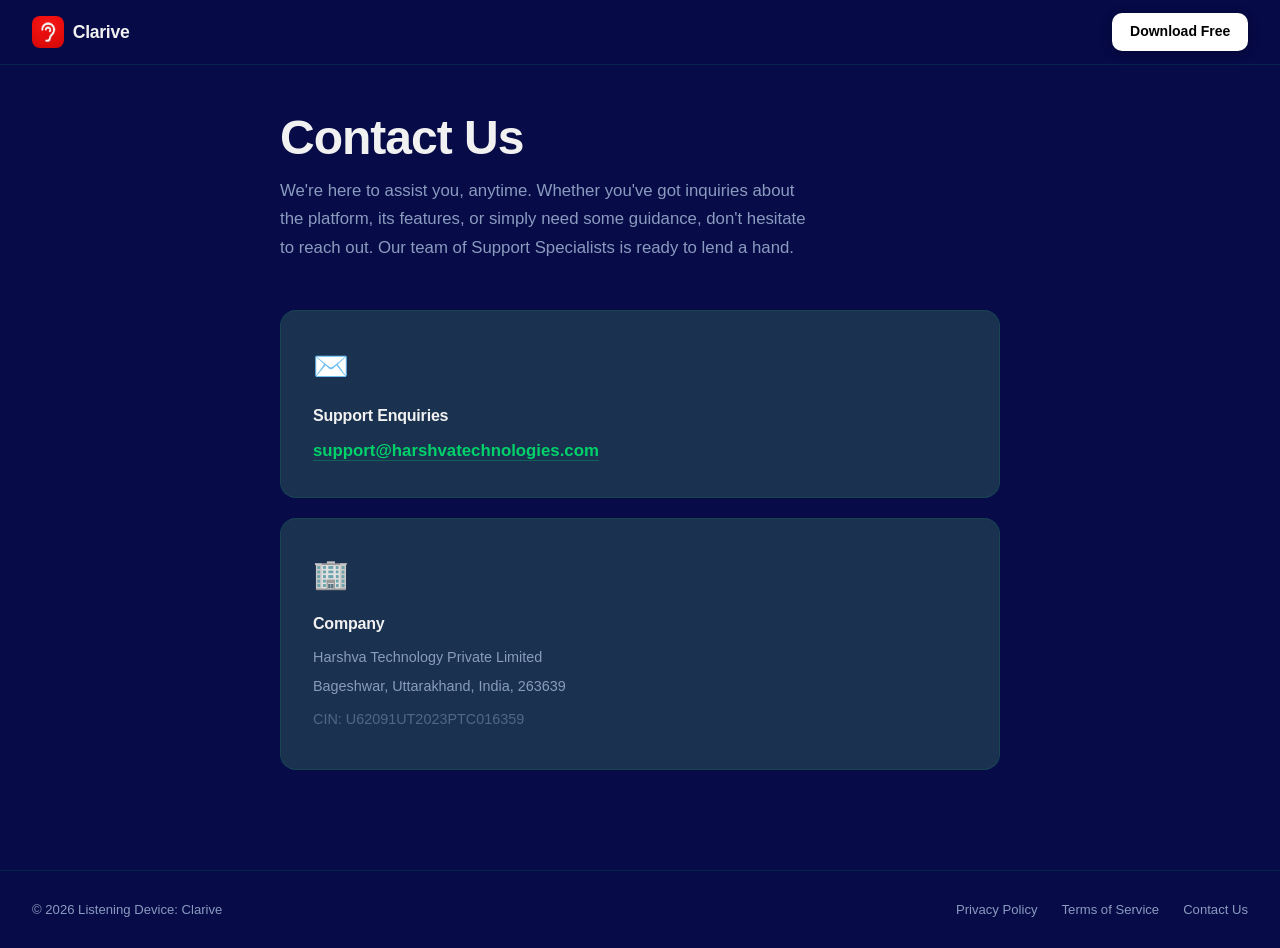
==== commit affdb256: "feat(logo) fix logo image" ====
--- a/contact-us.html
+++ b/contact-us.html
@@ -27,7 +27,7 @@
 
   <nav>
     <a class="logo" href="/">
-      <img class="logo-img" src="logo.png" alt="Clarive logo" />
+      <img class="logo-img" src="assets/logo.png" alt="Clarive logo" />
       Clarive
     </a>
     <a class="nav-cta" href="https://apps.apple.com/us/app/listening-device-clarive/id6748903280" target="_blank" rel="noopener">
